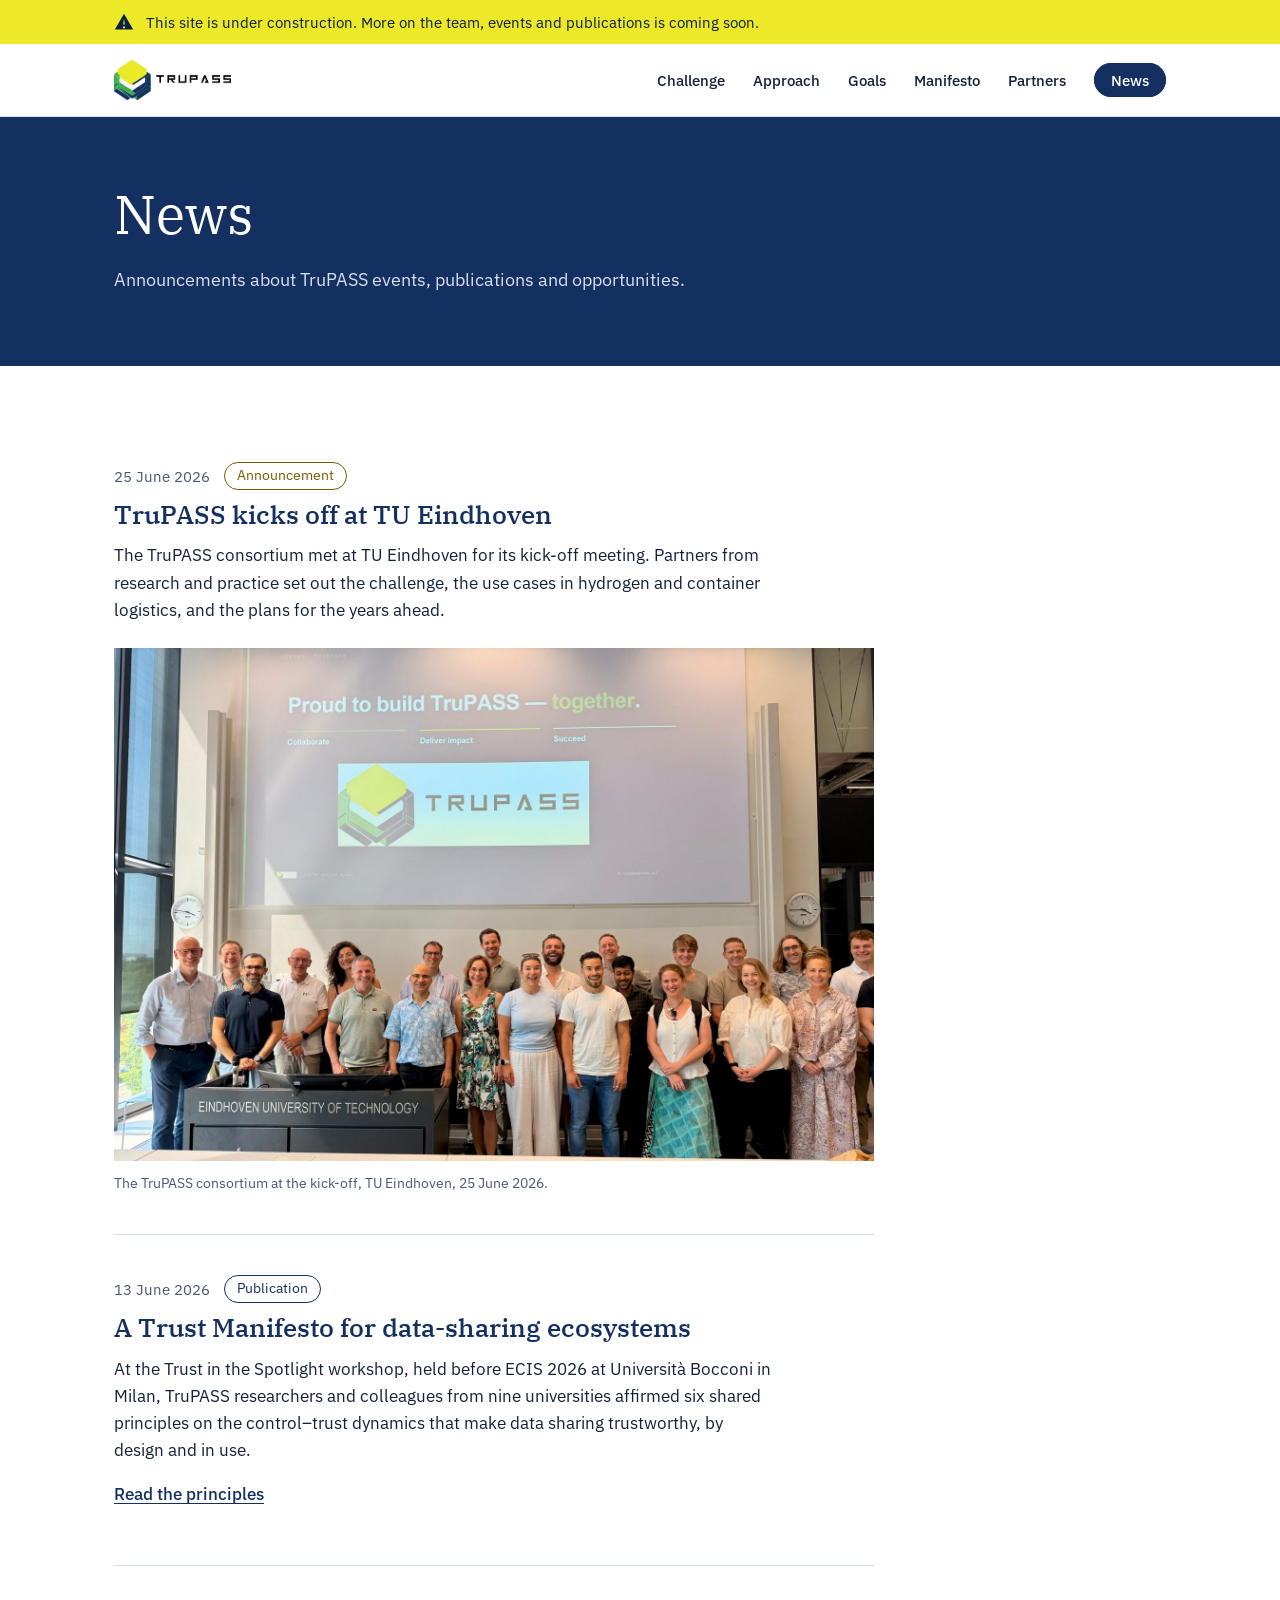
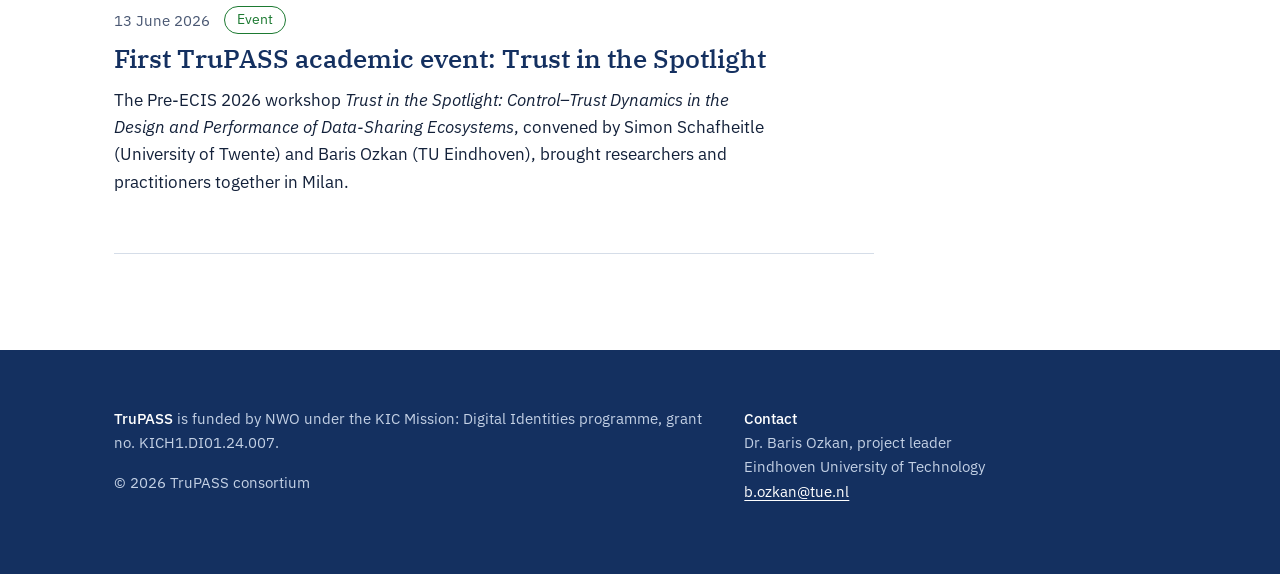
==== news.html @ 0d20cc33 "Add files via upload" ====
<!DOCTYPE html>
<html lang="en">
<head>
<meta charset="UTF-8">
<meta name="viewport" content="width=device-width, initial-scale=1">
<title>News | TruPASS</title>
<meta name="description" content="TruPASS is an NWO-funded research project on building trust in Digital Product Passport ecosystems, bridging the social and technical sides of trust to support sustainable, circular supply chains.">
<link rel="icon" type="image/png" href="[data-uri]">
<link rel="preconnect" href="https://fonts.googleapis.com">
<link rel="preconnect" href="https://fonts.gstatic.com" crossorigin>
<link href="https://fonts.googleapis.com/css2?family=IBM+Plex+Sans:ital,wght@0,400;0,500;0,600;1,400&family=IBM+Plex+Serif:wght@400;500;600&display=swap" rel="stylesheet">
<style>
  :root {
    --navy: #143060;
    --navy-deep: #0C2046;
    --green: #36B34B;
    --green-text: #1D7A32;
    --yellow: #EDE928;
    --paper: #FFFFFF;
    --mist: #EEF2F7;
    --ink: #13213A;
    --muted: #4A5873;
    --line: #D5DDE8;
    --serif: "IBM Plex Serif", Georgia, "Times New Roman", serif;
    --sans: "IBM Plex Sans", system-ui, -apple-system, "Segoe UI", Roboto, Arial, sans-serif;
    --wrap: 1100px;
  }
  *, *::before, *::after { box-sizing: border-box; }
  html { scroll-behavior: smooth; }
  body {
    margin: 0;
    background: var(--paper);
    color: var(--ink);
    font-family: var(--sans);
    font-size: 1.0625rem;
    line-height: 1.6;
    -webkit-font-smoothing: antialiased;
  }
  img { max-width: 100%; display: block; }
  a { color: var(--navy); text-underline-offset: 3px; }
  a:focus-visible, button:focus-visible { outline: 3px solid var(--green); outline-offset: 3px; border-radius: 2px; }
  .wrap { max-width: var(--wrap); margin: 0 auto; padding: 0 24px; }
  h1, h2, h3 { font-family: var(--serif); font-weight: 500; line-height: 1.2; margin: 0; }
  h2 { font-size: clamp(1.75rem, 3.2vw, 2.4rem); color: var(--navy); max-width: 22ch; }
  h3 { font-size: 1.25rem; }
  p { margin: 0 0 1em; }
  .lead { font-size: 1.2rem; color: var(--muted); max-width: 62ch; }
  .prose { max-width: 66ch; }

  /* Under construction notice */
  .notice {
    background: var(--yellow);
    color: var(--navy-deep);
    font-size: 0.95rem;
    padding: 10px 0;
  }
  .notice .wrap { display: flex; gap: 12px; align-items: center; }
  .notice svg { flex: none; }

  /* Header */
  header.site {
    background: var(--paper);
    border-bottom: 1px solid var(--line);
    position: sticky; top: 0; z-index: 10;
  }
  header.site .wrap { display: flex; align-items: center; justify-content: space-between; gap: 24px; height: 72px; }
  .brand img { height: 40px; width: auto; }
  nav ul { list-style: none; display: flex; gap: 28px; margin: 0; padding: 0; }
  nav a { text-decoration: none; color: var(--ink); font-size: 0.95rem; font-weight: 500; }
  nav a:hover { color: var(--green-text); }
  .news-link { border: 1px solid var(--navy); border-radius: 999px; padding: 6px 16px; }
  .news-link:hover, .news-link[aria-current="page"] { background: var(--navy); color: #fff !important; }
  @media (max-width: 820px) { nav li.sec { display: none; } }

  /* News page */
  .page-head { background: var(--navy); color: #fff; padding: 64px 0 72px; }
  .page-head h1 { font-size: clamp(2.2rem, 5vw, 3.4rem); font-weight: 400; }
  .page-head p { margin: 18px 0 0; font-size: 1.15rem; color: #D6DFEE; max-width: 56ch; }
  .post { max-width: 760px; }
  .post { padding: 40px 0; border-bottom: 1px solid var(--line); }
  .post:first-child { padding-top: 0; }
  .post-meta { display: flex; gap: 14px; align-items: center; font-size: 0.95rem; color: var(--muted); margin-bottom: 10px; }
  .tag { font-size: 0.85rem; padding: 2px 12px; border-radius: 999px; border: 1px solid currentColor; }
  .tag.event { color: var(--green-text); }
  .tag.publication { color: var(--navy); }
  .tag.announcement { color: #7A5A00; }
  .post h2 { font-size: 1.6rem; max-width: none; margin-bottom: 12px; }
  .post p { max-width: 66ch; }
  .post .more { font-weight: 500; }
  .empty-note { color: var(--muted); margin-top: 40px; }
  .post figure { margin: 24px 0 0; }
  .post figure img { width: 100%; height: auto; }
  .post figcaption { margin-top: 10px; font-size: 0.9rem; color: var(--muted); }

  /* Hero */
  .hero { background: var(--navy); color: #fff; padding: 88px 0 96px; position: relative; overflow: hidden; }
  .hero h1 { font-size: clamp(2.4rem, 6vw, 4.4rem); font-weight: 400; max-width: 16ch; letter-spacing: -0.01em; }
  .hero .sub { margin-top: 28px; font-size: 1.2rem; max-width: 52ch; color: #D6DFEE; }
  .hero .meta { margin-top: 40px; font-size: 0.95rem; color: #AFC0DA; }
  .hero .meta strong { color: #fff; font-weight: 500; }
  .hero-layers { position: absolute; right: -60px; bottom: -40px; width: 420px; opacity: 0.16; pointer-events: none; }
  @media (max-width: 900px) { .hero-layers { display: none; } }

  section { padding: 96px 0; }
  section.alt { background: var(--mist); }
  .section-head { display: grid; gap: 20px; margin-bottom: 48px; }
  .two-col .section-head { margin-bottom: 28px; }

  /* Challenge */
  .two-col { display: grid; grid-template-columns: 1.1fr 0.9fr; gap: 64px; align-items: start; }
  @media (max-width: 860px) { .two-col { grid-template-columns: 1fr; gap: 40px; } }
  .actors { border-left: 3px solid var(--green); padding-left: 24px; }
  .actors h3 { font-size: 1.05rem; font-family: var(--sans); font-weight: 600; margin-bottom: 12px; color: var(--navy); }
  .actors ul { margin: 0; padding: 0; list-style: none; }
  .actors li { padding: 12px 0; border-bottom: 1px solid var(--line); }
  .actors li:last-child { border-bottom: 0; }
  .actors b { font-weight: 600; }

  /* Continuum — the signature element */
  .continuum { margin-top: 8px; }
  .track-wrap { padding: 24px 0 12px; }
  .track {
    position: relative; height: 10px; border-radius: 5px;
    background: linear-gradient(90deg, var(--green) 0%, #2A8C6A 50%, var(--navy) 100%);
  }
  .ends { display: flex; justify-content: space-between; font-family: var(--serif); font-size: 1.1rem; color: var(--navy); margin-bottom: 14px; }
  .ends span:first-child { color: var(--green-text); }
  .node {
    position: absolute; top: 50%; width: 22px; height: 22px; border-radius: 50%;
    background: #fff; border: 4px solid var(--c); transform: translate(-50%, -50%);
  }
  .node.n1 { left: 16.66%; --c: var(--green); }
  .node.n2 { left: 50%; --c: #2A8C6A; }
  .node.n3 { left: 83.33%; --c: var(--navy); }
  .lenses { display: grid; grid-template-columns: repeat(3, 1fr); gap: 24px; margin-top: 28px; }
  .lens { background: var(--paper); border-top: 4px solid var(--c); padding: 28px 26px 30px; }
  .lens.l1 { --c: var(--green); }
  .lens.l2 { --c: #2A8C6A; }
  .lens.l3 { --c: var(--navy); }
  .lens .disc { font-size: 0.9rem; color: var(--muted); margin-bottom: 6px; }
  .lens h3 { color: var(--navy); margin-bottom: 14px; }
  .lens .gap { font-size: 0.97rem; color: var(--muted); padding-bottom: 14px; margin-bottom: 14px; border-bottom: 1px solid var(--line); }
  .lens .do { font-size: 1rem; margin: 0; }
  .lens .do b { font-weight: 600; color: var(--c); }
  .lens.l1 .do b { color: var(--green-text); }
  .continuum-note { margin-top: 40px; font-family: var(--serif); font-size: 1.3rem; line-height: 1.5; color: var(--navy); max-width: 58ch; }
  @media (max-width: 860px) {
    .track-wrap { display: none; }
    .lenses { grid-template-columns: 1fr; }
    .lens { border-top: 0; border-left: 4px solid var(--c); }
  }

  /* Deliverables */
  .knowledge { display: grid; grid-template-columns: repeat(3, 1fr); gap: 0; border-top: 1px solid var(--line); border-bottom: 1px solid var(--line); }
  .knowledge div { padding: 28px 28px 28px 0; }
  .knowledge div + div { padding-left: 28px; border-left: 1px solid var(--line); }
  .knowledge h3 { color: var(--navy); margin-bottom: 8px; }
  .knowledge p { margin: 0; color: var(--muted); font-size: 0.98rem; }
  @media (max-width: 860px) {
    .knowledge { grid-template-columns: 1fr; }
    .knowledge div, .knowledge div + div { padding: 22px 0; border-left: 0; }
    .knowledge div + div { border-top: 1px solid var(--line); }
  }
  .outputs { display: grid; grid-template-columns: 1fr 1fr; gap: 56px; margin-top: 56px; }
  @media (max-width: 860px) { .outputs { grid-template-columns: 1fr; gap: 40px; } }
  .outputs h3 { font-family: var(--sans); font-size: 1.05rem; font-weight: 600; color: var(--navy); margin-bottom: 14px; }
  .tags { display: flex; flex-wrap: wrap; gap: 10px; margin: 0; padding: 0; list-style: none; }
  .tags li { border: 1px solid var(--navy); color: var(--navy); padding: 6px 14px; border-radius: 999px; font-size: 0.95rem; }
  .tags.use li { border-color: var(--green-text); color: var(--green-text); }
  .impact { margin-top: 56px; padding-top: 32px; border-top: 1px solid var(--line); }
  .impact h3 { font-family: var(--sans); font-size: 1.05rem; font-weight: 600; color: var(--navy); margin-bottom: 8px; }
  .path { display: flex; align-items: center; gap: 14px; flex-wrap: wrap; margin-top: 10px; font-family: var(--serif); font-size: 1.25rem; color: var(--navy); }
  .path span.arrow { color: var(--green); font-family: var(--sans); }

  /* Manifesto */
  .manifesto { background: var(--navy-deep); color: #fff; }
  .manifesto h2 { color: #fff; max-width: 28ch; }
  .manifesto .lead { color: #C3D0E4; }
  .manifesto ol { list-style: none; counter-reset: p; margin: 40px 0 0; padding: 0; display: grid; grid-template-columns: 1fr 1fr; gap: 0 56px; }
  .manifesto li { counter-increment: p; padding: 18px 0 18px 52px; border-top: 1px solid rgba(255,255,255,0.18); position: relative; font-size: 1.05rem; }
  .manifesto li::before { content: counter(p, decimal-leading-zero); position: absolute; left: 0; top: 18px; font-family: var(--serif); color: var(--yellow); }
  @media (max-width: 860px) { .manifesto ol { grid-template-columns: 1fr; } }
  .cite { margin-top: 36px; font-size: 0.88rem; color: #9FB1CE; max-width: 90ch; }

  /* Partners */
  .group + .group { margin-top: 44px; }
  .group h3 { font-family: var(--sans); font-size: 1rem; font-weight: 600; color: var(--muted); margin-bottom: 16px; }
  .logos { display: grid; grid-template-columns: repeat(auto-fill, minmax(170px, 1fr)); gap: 12px; list-style: none; margin: 0; padding: 0; }
  .logos li { background: #fff; border: 1px solid var(--line); height: 104px; display: flex; align-items: center; justify-content: center; padding: 18px 20px; }
  .logos img { max-width: 100%; width: auto; object-fit: contain; }

  /* Footer */
  footer { background: var(--navy); color: #C3D0E4; padding: 56px 0; font-size: 0.95rem; }
  footer .wrap { display: grid; grid-template-columns: 1.4fr 1fr; gap: 40px; }
  footer a { color: #fff; }
  footer strong { color: #fff; font-weight: 500; }
  @media (max-width: 760px) { footer .wrap { grid-template-columns: 1fr; } }

  @media (prefers-reduced-motion: reduce) { html { scroll-behavior: auto; } }
</style>
</head>
<body>

<div class="notice" role="status">
  <div class="wrap">
    <svg width="20" height="20" viewBox="0 0 24 24" aria-hidden="true"><path d="M12 2 1 21h22L12 2Zm0 6 1 7h-2l1-7Zm0 9.2a1.3 1.3 0 1 1 0 2.6 1.3 1.3 0 0 1 0-2.6Z" fill="currentColor"/></svg>
    <span>This site is under construction. More on the team, events and publications is coming soon.</span>
  </div>
</div>

<header class="site">
  <div class="wrap">
    <a class="brand" href="index.html#top" aria-label="TruPASS home"><img src="[data-uri]" alt="TruPASS" width="117" height="40"></a>
    <nav aria-label="Main">
      <ul>
        <li class="sec"><a href="index.html#challenge">Challenge</a></li>
        <li class="sec"><a href="index.html#approach">Approach</a></li>
        <li class="sec"><a href="index.html#goals">Goals</a></li>
        <li class="sec"><a href="index.html#manifesto">Manifesto</a></li>
        <li class="sec"><a href="index.html#partners">Partners</a></li>
        <li><a class="news-link" aria-current="page" href="news.html">News</a></li>
      </ul>
    </nav>
  </div>
</header>

<main id="top">
  <div class="page-head">
    <div class="wrap">
      <h1>News</h1>
      <p>Announcements about TruPASS events, publications and opportunities.</p>
    </div>
  </div>

  <section>
    <div class="wrap posts">
<!--
  HOW TO ADD A NEWS ITEM
  1. Copy the block below (from <article> to </article>) and paste it directly under this comment, so the newest item is on top.
  2. Change the date in both places: datetime="YYYY-MM-DD" and the visible text.
  3. Pick one tag: <span class="tag event">Event</span>, <span class="tag publication">Publication</span>
     or <span class="tag announcement">Announcement</span>.
  4. Edit the title and text. The "Read more" link is optional; delete that line if you don't need it.
  5. Photo (optional): upload the image file to the repo, next to news.html, and put its exact file name
     in src="...". Delete the <figure> block if there is no photo.

  <article class="post">
    <p class="post-meta"><time datetime="2026-10-01">1 October 2026</time> <span class="tag event">Event</span></p>
    <h2>Title of the news item</h2>
    <p>One or two sentences about the news.</p>
    <p><a class="more" href="https://example.org">Read more</a></p>
    <figure>
      <img src="your-photo.jpg" alt="Short description of the photo">
      <figcaption>Optional caption.</figcaption>
    </figure>
  </article>
-->

      <article class="post">
        <p class="post-meta"><time datetime="2026-06-25">25 June 2026</time> <span class="tag announcement">Announcement</span></p>
        <h2>TruPASS kicks off at TU Eindhoven</h2>
        <p>The TruPASS consortium met at TU Eindhoven for its kick-off meeting. Partners from research and practice set out the challenge, the use cases in hydrogen and container logistics, and the plans for the years ahead.</p>
        <figure>
          <img src="kickoff-photo_2026-09-24_08-32.jpg" alt="The TruPASS consortium standing together in a lecture hall at TU Eindhoven, with the TruPASS logo on the screen behind them" width="{im.width}" height="{im.height}">
          <figcaption>The TruPASS consortium at the kick-off, TU Eindhoven, 25 June 2026.</figcaption>
        </figure>
      </article>

      <article class="post">
        <p class="post-meta"><time datetime="2026-06-13">13 June 2026</time> <span class="tag publication">Publication</span></p>
        <h2>A Trust Manifesto for data-sharing ecosystems</h2>
        <p>At the Trust in the Spotlight workshop, held before ECIS 2026 at Università Bocconi in Milan, TruPASS researchers and colleagues from nine universities affirmed six shared principles on the control–trust dynamics that make data sharing trustworthy, by design and in use.</p>
        <p><a class="more" href="index.html#manifesto">Read the principles</a></p>
      </article>

      <article class="post">
        <p class="post-meta"><time datetime="2026-06-13">13 June 2026</time> <span class="tag event">Event</span></p>
        <h2>First TruPASS academic event: Trust in the Spotlight</h2>
        <p>The Pre-ECIS 2026 workshop <i>Trust in the Spotlight: Control–Trust Dynamics in the Design and Performance of Data-Sharing Ecosystems</i>, convened by Simon Schafheitle (University of Twente) and Baris Ozkan (TU Eindhoven), brought researchers and practitioners together in Milan.</p>
      </article>

    </div>
  </section>
</main>

<footer>
  <div class="wrap">
    <div>
      <p><strong>TruPASS</strong> is funded by NWO under the KIC Mission: Digital Identities programme, grant no. KICH1.DI01.24.007.</p>
      <p>&copy; 2026 TruPASS consortium</p>
    </div>
    <div>
      <p><strong>Contact</strong><br>Dr. Baris Ozkan, project leader<br>Eindhoven University of Technology<br><a href="mailto:b.ozkan@tue.nl">b.ozkan@tue.nl</a></p>
    </div>
  </div>
</footer>

</body>
</html>
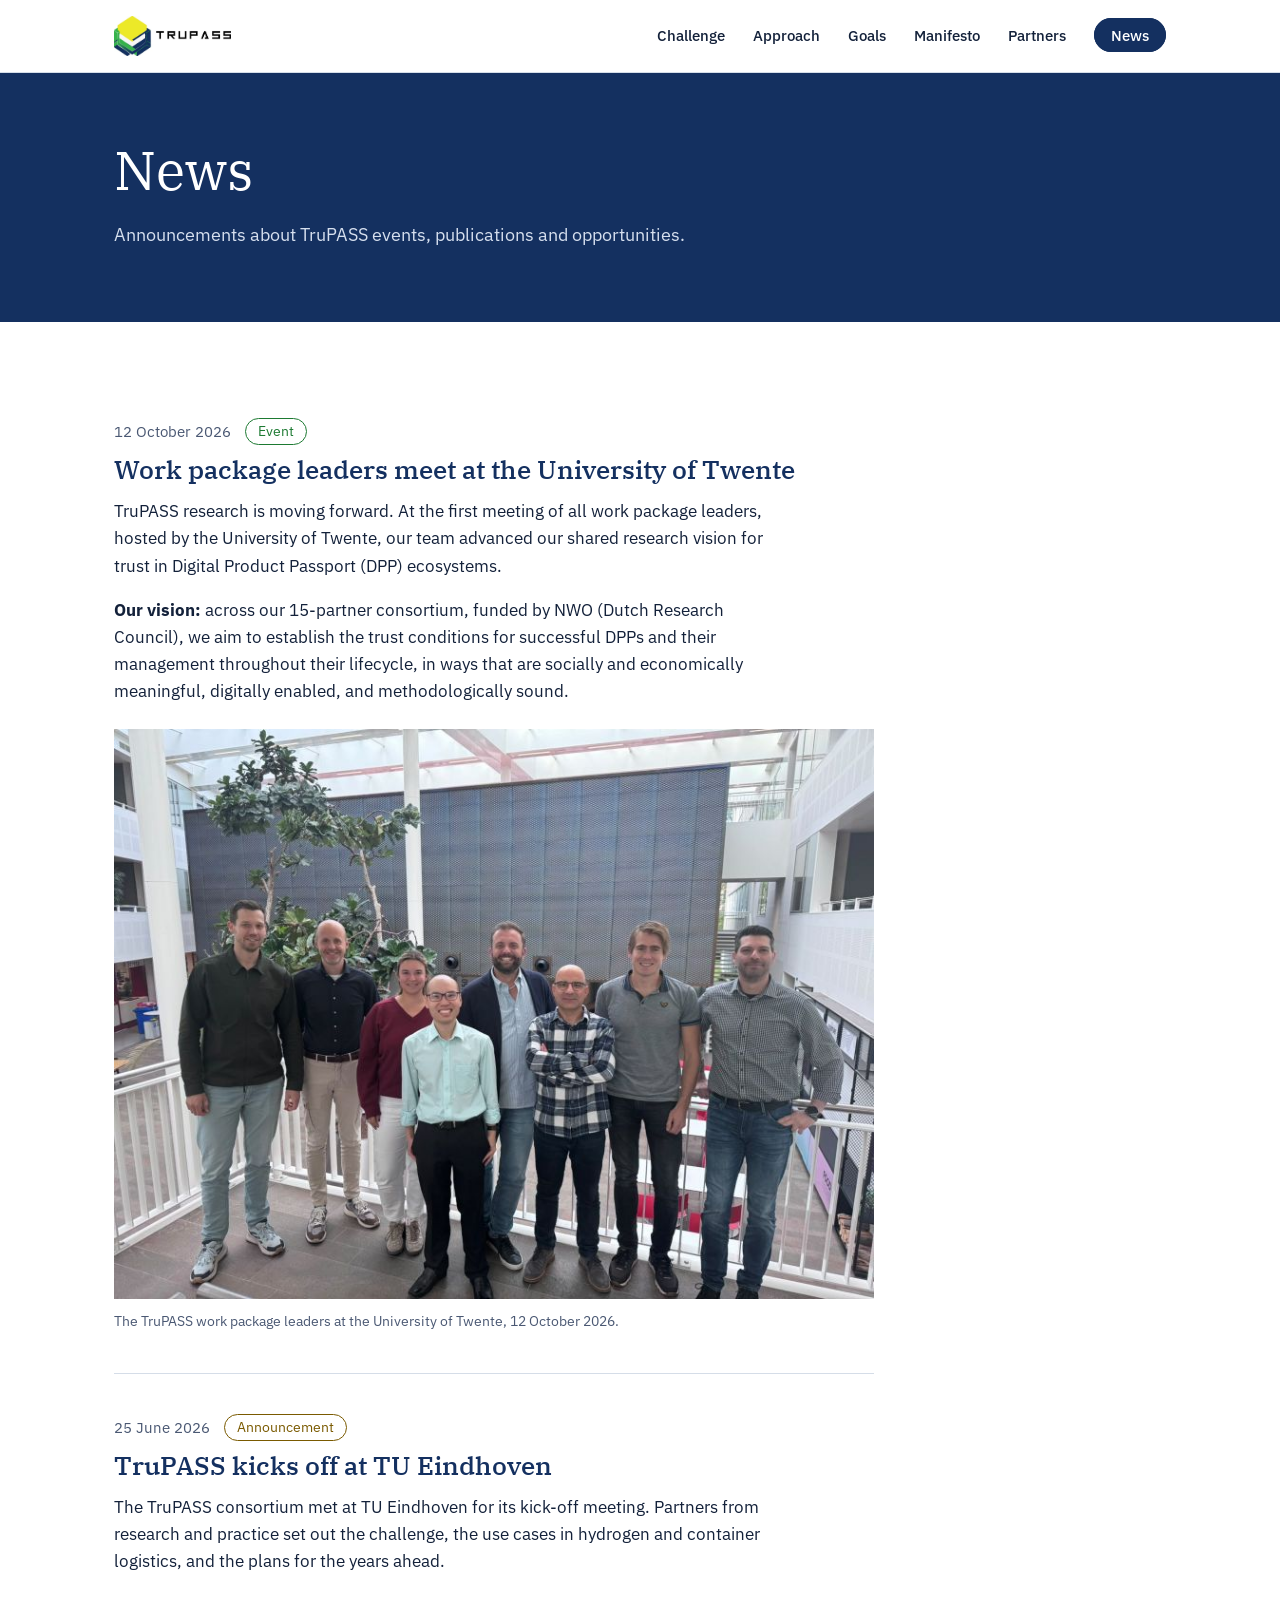
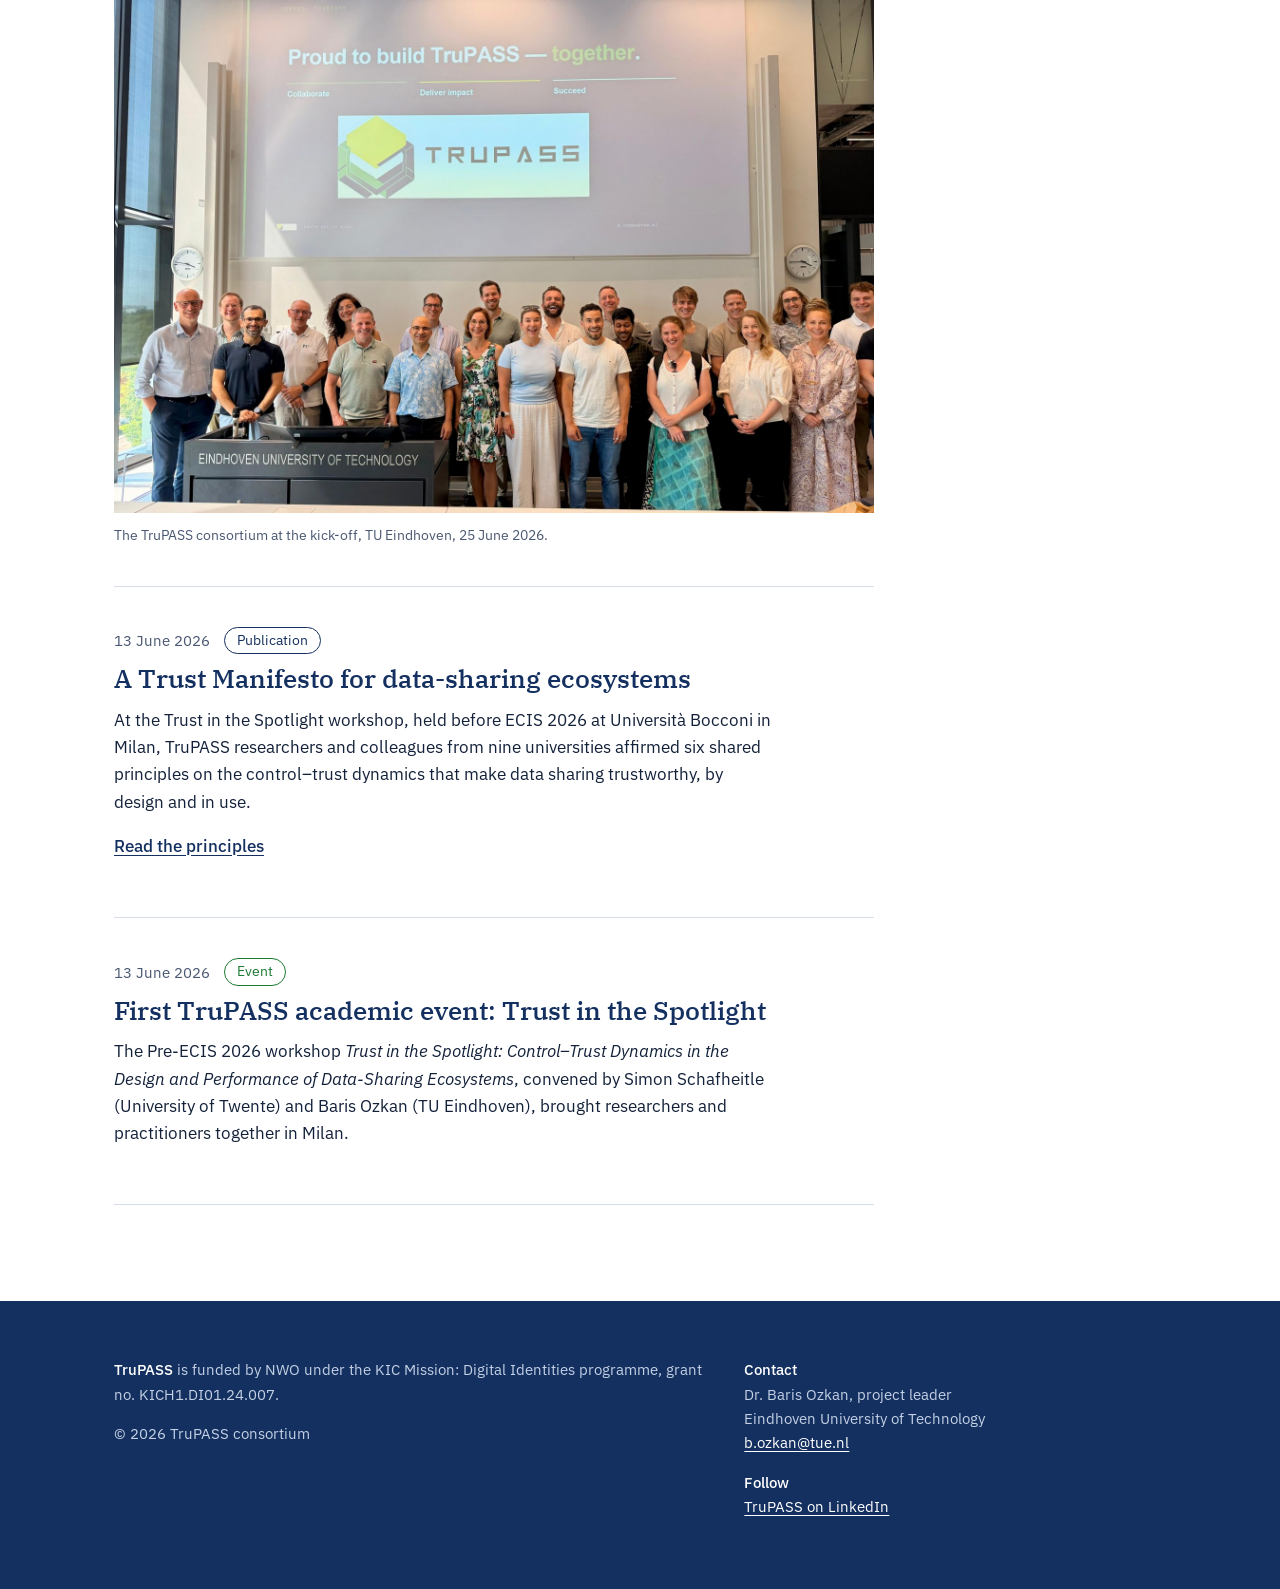
==== commit b42d9c32: "Add files via upload" ====
--- a/news.html
+++ b/news.html
@@ -5,212 +5,17 @@
 <meta name="viewport" content="width=device-width, initial-scale=1">
 <title>News | TruPASS</title>
 <meta name="description" content="TruPASS is an NWO-funded research project on building trust in Digital Product Passport ecosystems, bridging the social and technical sides of trust to support sustainable, circular supply chains.">
-<link rel="icon" type="image/png" href="[data-uri]">
+<link rel="icon" type="image/png" href="assets/favicon.png">
 <link rel="preconnect" href="https://fonts.googleapis.com">
 <link rel="preconnect" href="https://fonts.gstatic.com" crossorigin>
 <link href="https://fonts.googleapis.com/css2?family=IBM+Plex+Sans:ital,wght@0,400;0,500;0,600;1,400&family=IBM+Plex+Serif:wght@400;500;600&display=swap" rel="stylesheet">
-<style>
-  :root {
-    --navy: #143060;
-    --navy-deep: #0C2046;
-    --green: #36B34B;
-    --green-text: #1D7A32;
-    --yellow: #EDE928;
-    --paper: #FFFFFF;
-    --mist: #EEF2F7;
-    --ink: #13213A;
-    --muted: #4A5873;
-    --line: #D5DDE8;
-    --serif: "IBM Plex Serif", Georgia, "Times New Roman", serif;
-    --sans: "IBM Plex Sans", system-ui, -apple-system, "Segoe UI", Roboto, Arial, sans-serif;
-    --wrap: 1100px;
-  }
-  *, *::before, *::after { box-sizing: border-box; }
-  html { scroll-behavior: smooth; }
-  body {
-    margin: 0;
-    background: var(--paper);
-    color: var(--ink);
-    font-family: var(--sans);
-    font-size: 1.0625rem;
-    line-height: 1.6;
-    -webkit-font-smoothing: antialiased;
-  }
-  img { max-width: 100%; display: block; }
-  a { color: var(--navy); text-underline-offset: 3px; }
-  a:focus-visible, button:focus-visible { outline: 3px solid var(--green); outline-offset: 3px; border-radius: 2px; }
-  .wrap { max-width: var(--wrap); margin: 0 auto; padding: 0 24px; }
-  h1, h2, h3 { font-family: var(--serif); font-weight: 500; line-height: 1.2; margin: 0; }
-  h2 { font-size: clamp(1.75rem, 3.2vw, 2.4rem); color: var(--navy); max-width: 22ch; }
-  h3 { font-size: 1.25rem; }
-  p { margin: 0 0 1em; }
-  .lead { font-size: 1.2rem; color: var(--muted); max-width: 62ch; }
-  .prose { max-width: 66ch; }
-
-  /* Under construction notice */
-  .notice {
-    background: var(--yellow);
-    color: var(--navy-deep);
-    font-size: 0.95rem;
-    padding: 10px 0;
-  }
-  .notice .wrap { display: flex; gap: 12px; align-items: center; }
-  .notice svg { flex: none; }
-
-  /* Header */
-  header.site {
-    background: var(--paper);
-    border-bottom: 1px solid var(--line);
-    position: sticky; top: 0; z-index: 10;
-  }
-  header.site .wrap { display: flex; align-items: center; justify-content: space-between; gap: 24px; height: 72px; }
-  .brand img { height: 40px; width: auto; }
-  nav ul { list-style: none; display: flex; gap: 28px; margin: 0; padding: 0; }
-  nav a { text-decoration: none; color: var(--ink); font-size: 0.95rem; font-weight: 500; }
-  nav a:hover { color: var(--green-text); }
-  .news-link { border: 1px solid var(--navy); border-radius: 999px; padding: 6px 16px; }
-  .news-link:hover, .news-link[aria-current="page"] { background: var(--navy); color: #fff !important; }
-  @media (max-width: 820px) { nav li.sec { display: none; } }
-
-  /* News page */
-  .page-head { background: var(--navy); color: #fff; padding: 64px 0 72px; }
-  .page-head h1 { font-size: clamp(2.2rem, 5vw, 3.4rem); font-weight: 400; }
-  .page-head p { margin: 18px 0 0; font-size: 1.15rem; color: #D6DFEE; max-width: 56ch; }
-  .post { max-width: 760px; }
-  .post { padding: 40px 0; border-bottom: 1px solid var(--line); }
-  .post:first-child { padding-top: 0; }
-  .post-meta { display: flex; gap: 14px; align-items: center; font-size: 0.95rem; color: var(--muted); margin-bottom: 10px; }
-  .tag { font-size: 0.85rem; padding: 2px 12px; border-radius: 999px; border: 1px solid currentColor; }
-  .tag.event { color: var(--green-text); }
-  .tag.publication { color: var(--navy); }
-  .tag.announcement { color: #7A5A00; }
-  .post h2 { font-size: 1.6rem; max-width: none; margin-bottom: 12px; }
-  .post p { max-width: 66ch; }
-  .post .more { font-weight: 500; }
-  .empty-note { color: var(--muted); margin-top: 40px; }
-  .post figure { margin: 24px 0 0; }
-  .post figure img { width: 100%; height: auto; }
-  .post figcaption { margin-top: 10px; font-size: 0.9rem; color: var(--muted); }
-
-  /* Hero */
-  .hero { background: var(--navy); color: #fff; padding: 88px 0 96px; position: relative; overflow: hidden; }
-  .hero h1 { font-size: clamp(2.4rem, 6vw, 4.4rem); font-weight: 400; max-width: 16ch; letter-spacing: -0.01em; }
-  .hero .sub { margin-top: 28px; font-size: 1.2rem; max-width: 52ch; color: #D6DFEE; }
-  .hero .meta { margin-top: 40px; font-size: 0.95rem; color: #AFC0DA; }
-  .hero .meta strong { color: #fff; font-weight: 500; }
-  .hero-layers { position: absolute; right: -60px; bottom: -40px; width: 420px; opacity: 0.16; pointer-events: none; }
-  @media (max-width: 900px) { .hero-layers { display: none; } }
-
-  section { padding: 96px 0; }
-  section.alt { background: var(--mist); }
-  .section-head { display: grid; gap: 20px; margin-bottom: 48px; }
-  .two-col .section-head { margin-bottom: 28px; }
-
-  /* Challenge */
-  .two-col { display: grid; grid-template-columns: 1.1fr 0.9fr; gap: 64px; align-items: start; }
-  @media (max-width: 860px) { .two-col { grid-template-columns: 1fr; gap: 40px; } }
-  .actors { border-left: 3px solid var(--green); padding-left: 24px; }
-  .actors h3 { font-size: 1.05rem; font-family: var(--sans); font-weight: 600; margin-bottom: 12px; color: var(--navy); }
-  .actors ul { margin: 0; padding: 0; list-style: none; }
-  .actors li { padding: 12px 0; border-bottom: 1px solid var(--line); }
-  .actors li:last-child { border-bottom: 0; }
-  .actors b { font-weight: 600; }
-
-  /* Continuum — the signature element */
-  .continuum { margin-top: 8px; }
-  .track-wrap { padding: 24px 0 12px; }
-  .track {
-    position: relative; height: 10px; border-radius: 5px;
-    background: linear-gradient(90deg, var(--green) 0%, #2A8C6A 50%, var(--navy) 100%);
-  }
-  .ends { display: flex; justify-content: space-between; font-family: var(--serif); font-size: 1.1rem; color: var(--navy); margin-bottom: 14px; }
-  .ends span:first-child { color: var(--green-text); }
-  .node {
-    position: absolute; top: 50%; width: 22px; height: 22px; border-radius: 50%;
-    background: #fff; border: 4px solid var(--c); transform: translate(-50%, -50%);
-  }
-  .node.n1 { left: 16.66%; --c: var(--green); }
-  .node.n2 { left: 50%; --c: #2A8C6A; }
-  .node.n3 { left: 83.33%; --c: var(--navy); }
-  .lenses { display: grid; grid-template-columns: repeat(3, 1fr); gap: 24px; margin-top: 28px; }
-  .lens { background: var(--paper); border-top: 4px solid var(--c); padding: 28px 26px 30px; }
-  .lens.l1 { --c: var(--green); }
-  .lens.l2 { --c: #2A8C6A; }
-  .lens.l3 { --c: var(--navy); }
-  .lens .disc { font-size: 0.9rem; color: var(--muted); margin-bottom: 6px; }
-  .lens h3 { color: var(--navy); margin-bottom: 14px; }
-  .lens .gap { font-size: 0.97rem; color: var(--muted); padding-bottom: 14px; margin-bottom: 14px; border-bottom: 1px solid var(--line); }
-  .lens .do { font-size: 1rem; margin: 0; }
-  .lens .do b { font-weight: 600; color: var(--c); }
-  .lens.l1 .do b { color: var(--green-text); }
-  .continuum-note { margin-top: 40px; font-family: var(--serif); font-size: 1.3rem; line-height: 1.5; color: var(--navy); max-width: 58ch; }
-  @media (max-width: 860px) {
-    .track-wrap { display: none; }
-    .lenses { grid-template-columns: 1fr; }
-    .lens { border-top: 0; border-left: 4px solid var(--c); }
-  }
-
-  /* Deliverables */
-  .knowledge { display: grid; grid-template-columns: repeat(3, 1fr); gap: 0; border-top: 1px solid var(--line); border-bottom: 1px solid var(--line); }
-  .knowledge div { padding: 28px 28px 28px 0; }
-  .knowledge div + div { padding-left: 28px; border-left: 1px solid var(--line); }
-  .knowledge h3 { color: var(--navy); margin-bottom: 8px; }
-  .knowledge p { margin: 0; color: var(--muted); font-size: 0.98rem; }
-  @media (max-width: 860px) {
-    .knowledge { grid-template-columns: 1fr; }
-    .knowledge div, .knowledge div + div { padding: 22px 0; border-left: 0; }
-    .knowledge div + div { border-top: 1px solid var(--line); }
-  }
-  .outputs { display: grid; grid-template-columns: 1fr 1fr; gap: 56px; margin-top: 56px; }
-  @media (max-width: 860px) { .outputs { grid-template-columns: 1fr; gap: 40px; } }
-  .outputs h3 { font-family: var(--sans); font-size: 1.05rem; font-weight: 600; color: var(--navy); margin-bottom: 14px; }
-  .tags { display: flex; flex-wrap: wrap; gap: 10px; margin: 0; padding: 0; list-style: none; }
-  .tags li { border: 1px solid var(--navy); color: var(--navy); padding: 6px 14px; border-radius: 999px; font-size: 0.95rem; }
-  .tags.use li { border-color: var(--green-text); color: var(--green-text); }
-  .impact { margin-top: 56px; padding-top: 32px; border-top: 1px solid var(--line); }
-  .impact h3 { font-family: var(--sans); font-size: 1.05rem; font-weight: 600; color: var(--navy); margin-bottom: 8px; }
-  .path { display: flex; align-items: center; gap: 14px; flex-wrap: wrap; margin-top: 10px; font-family: var(--serif); font-size: 1.25rem; color: var(--navy); }
-  .path span.arrow { color: var(--green); font-family: var(--sans); }
-
-  /* Manifesto */
-  .manifesto { background: var(--navy-deep); color: #fff; }
-  .manifesto h2 { color: #fff; max-width: 28ch; }
-  .manifesto .lead { color: #C3D0E4; }
-  .manifesto ol { list-style: none; counter-reset: p; margin: 40px 0 0; padding: 0; display: grid; grid-template-columns: 1fr 1fr; gap: 0 56px; }
-  .manifesto li { counter-increment: p; padding: 18px 0 18px 52px; border-top: 1px solid rgba(255,255,255,0.18); position: relative; font-size: 1.05rem; }
-  .manifesto li::before { content: counter(p, decimal-leading-zero); position: absolute; left: 0; top: 18px; font-family: var(--serif); color: var(--yellow); }
-  @media (max-width: 860px) { .manifesto ol { grid-template-columns: 1fr; } }
-  .cite { margin-top: 36px; font-size: 0.88rem; color: #9FB1CE; max-width: 90ch; }
-
-  /* Partners */
-  .group + .group { margin-top: 44px; }
-  .group h3 { font-family: var(--sans); font-size: 1rem; font-weight: 600; color: var(--muted); margin-bottom: 16px; }
-  .logos { display: grid; grid-template-columns: repeat(auto-fill, minmax(170px, 1fr)); gap: 12px; list-style: none; margin: 0; padding: 0; }
-  .logos li { background: #fff; border: 1px solid var(--line); height: 104px; display: flex; align-items: center; justify-content: center; padding: 18px 20px; }
-  .logos img { max-width: 100%; width: auto; object-fit: contain; }
-
-  /* Footer */
-  footer { background: var(--navy); color: #C3D0E4; padding: 56px 0; font-size: 0.95rem; }
-  footer .wrap { display: grid; grid-template-columns: 1.4fr 1fr; gap: 40px; }
-  footer a { color: #fff; }
-  footer strong { color: #fff; font-weight: 500; }
-  @media (max-width: 760px) { footer .wrap { grid-template-columns: 1fr; } }
-
-  @media (prefers-reduced-motion: reduce) { html { scroll-behavior: auto; } }
-</style>
+<link rel="stylesheet" href="css/style.css">
 </head>
 <body>
 
-<div class="notice" role="status">
-  <div class="wrap">
-    <svg width="20" height="20" viewBox="0 0 24 24" aria-hidden="true"><path d="M12 2 1 21h22L12 2Zm0 6 1 7h-2l1-7Zm0 9.2a1.3 1.3 0 1 1 0 2.6 1.3 1.3 0 0 1 0-2.6Z" fill="currentColor"/></svg>
-    <span>This site is under construction. More on the team, events and publications is coming soon.</span>
-  </div>
-</div>
-
 <header class="site">
   <div class="wrap">
-    <a class="brand" href="index.html#top" aria-label="TruPASS home"><img src="[data-uri]" alt="TruPASS" width="117" height="40"></a>
+    <a class="brand" href="index.html#top" aria-label="TruPASS home"><img src="assets/trupass-logo.webp" alt="TruPASS" width="117" height="40"></a>
     <nav aria-label="Main">
       <ul>
         <li class="sec"><a href="index.html#challenge">Challenge</a></li>
@@ -257,11 +62,22 @@
 -->
 
       <article class="post">
+        <p class="post-meta"><time datetime="2026-10-12">12 October 2026</time> <span class="tag event">Event</span></p>
+        <h2>Work package leaders meet at the University of Twente</h2>
+        <p>TruPASS research is moving forward. At the first meeting of all work package leaders, hosted by the University of Twente, our team advanced our shared research vision for trust in Digital Product Passport (DPP) ecosystems.</p>
+        <p><strong>Our vision:</strong> across our 15-partner consortium, funded by NWO (Dutch Research Council), we aim to establish the trust conditions for successful DPPs and their management throughout their lifecycle, in ways that are socially and economically meaningful, digitally enabled, and methodologically sound.</p>
+        <figure>
+          <img src="wp-leaders-meeting_2026-10-12.jpg" alt="Eight TruPASS work package leaders standing together in a bright atrium at the University of Twente" width="800" height="600">
+          <figcaption>The TruPASS work package leaders at the University of Twente, 12 October 2026.</figcaption>
+        </figure>
+      </article>
+
+      <article class="post">
         <p class="post-meta"><time datetime="2026-06-25">25 June 2026</time> <span class="tag announcement">Announcement</span></p>
         <h2>TruPASS kicks off at TU Eindhoven</h2>
         <p>The TruPASS consortium met at TU Eindhoven for its kick-off meeting. Partners from research and practice set out the challenge, the use cases in hydrogen and container logistics, and the plans for the years ahead.</p>
         <figure>
-          <img src="kickoff-photo_2026-09-24_08-32.jpg" alt="The TruPASS consortium standing together in a lecture hall at TU Eindhoven, with the TruPASS logo on the screen behind them" width="{im.width}" height="{im.height}">
+          <img src="kickoff-photo_2026-09-24_08-32.jpg" alt="The TruPASS consortium standing together in a lecture hall at TU Eindhoven, with the TruPASS logo on the screen behind them" width="1600" height="1080">
           <figcaption>The TruPASS consortium at the kick-off, TU Eindhoven, 25 June 2026.</figcaption>
         </figure>
       </article>
@@ -291,6 +107,7 @@
     </div>
     <div>
       <p><strong>Contact</strong><br>Dr. Baris Ozkan, project leader<br>Eindhoven University of Technology<br><a href="mailto:b.ozkan@tue.nl">b.ozkan@tue.nl</a></p>
+      <p><strong>Follow</strong><br><a href="https://www.linkedin.com/company/trupassproject" target="_blank" rel="noopener">TruPASS on LinkedIn</a></p>
     </div>
   </div>
 </footer>
--- a/css/style.css
+++ b/css/style.css
@@ -0,0 +1,177 @@
+  :root {
+    --navy: #143060;
+    --navy-deep: #0C2046;
+    --green: #36B34B;
+    --green-text: #1D7A32;
+    --yellow: #EDE928;
+    --paper: #FFFFFF;
+    --mist: #EEF2F7;
+    --ink: #13213A;
+    --muted: #4A5873;
+    --line: #D5DDE8;
+    --serif: "IBM Plex Serif", Georgia, "Times New Roman", serif;
+    --sans: "IBM Plex Sans", system-ui, -apple-system, "Segoe UI", Roboto, Arial, sans-serif;
+    --wrap: 1100px;
+  }
+  *, *::before, *::after { box-sizing: border-box; }
+  html { scroll-behavior: smooth; }
+  body {
+    margin: 0;
+    background: var(--paper);
+    color: var(--ink);
+    font-family: var(--sans);
+    font-size: 1.0625rem;
+    line-height: 1.6;
+    -webkit-font-smoothing: antialiased;
+  }
+  img { max-width: 100%; display: block; }
+  a { color: var(--navy); text-underline-offset: 3px; }
+  a:focus-visible, button:focus-visible { outline: 3px solid var(--green); outline-offset: 3px; border-radius: 2px; }
+  .wrap { max-width: var(--wrap); margin: 0 auto; padding: 0 24px; }
+  h1, h2, h3 { font-family: var(--serif); font-weight: 500; line-height: 1.2; margin: 0; }
+  h2 { font-size: clamp(1.75rem, 3.2vw, 2.4rem); color: var(--navy); max-width: 22ch; }
+  h3 { font-size: 1.25rem; }
+  p { margin: 0 0 1em; }
+  .lead { font-size: 1.2rem; color: var(--muted); max-width: 62ch; }
+  .prose { max-width: 66ch; }
+
+  /* Header */
+  header.site {
+    background: var(--paper);
+    border-bottom: 1px solid var(--line);
+    position: sticky; top: 0; z-index: 10;
+  }
+  header.site .wrap { display: flex; align-items: center; justify-content: space-between; gap: 24px; height: 72px; }
+  .brand img { height: 40px; width: auto; }
+  nav ul { list-style: none; display: flex; gap: 28px; margin: 0; padding: 0; }
+  nav a { text-decoration: none; color: var(--ink); font-size: 0.95rem; font-weight: 500; }
+  nav a:hover { color: var(--green-text); }
+  .news-link { border: 1px solid var(--navy); border-radius: 999px; padding: 6px 16px; }
+  .news-link:hover, .news-link[aria-current="page"] { background: var(--navy); color: #fff !important; }
+  @media (max-width: 820px) { nav li.sec { display: none; } }
+
+  /* News page */
+  .page-head { background: var(--navy); color: #fff; padding: 64px 0 72px; }
+  .page-head h1 { font-size: clamp(2.2rem, 5vw, 3.4rem); font-weight: 400; }
+  .page-head p { margin: 18px 0 0; font-size: 1.15rem; color: #D6DFEE; max-width: 56ch; }
+  .post { max-width: 760px; }
+  .post { padding: 40px 0; border-bottom: 1px solid var(--line); }
+  .post:first-child { padding-top: 0; }
+  .post-meta { display: flex; gap: 14px; align-items: center; font-size: 0.95rem; color: var(--muted); margin-bottom: 10px; }
+  .tag { font-size: 0.85rem; padding: 2px 12px; border-radius: 999px; border: 1px solid currentColor; }
+  .tag.event { color: var(--green-text); }
+  .tag.publication { color: var(--navy); }
+  .tag.announcement { color: #7A5A00; }
+  .post h2 { font-size: 1.6rem; max-width: none; margin-bottom: 12px; }
+  .post p { max-width: 66ch; }
+  .post .more { font-weight: 500; }
+  .empty-note { color: var(--muted); margin-top: 40px; }
+  .post figure { margin: 24px 0 0; }
+  .post figure img { width: 100%; height: auto; }
+  .post figcaption { margin-top: 10px; font-size: 0.9rem; color: var(--muted); }
+
+  /* Hero */
+  .hero { background: var(--navy); color: #fff; padding: 88px 0 96px; position: relative; overflow: hidden; }
+  .hero h1 { font-size: clamp(2.4rem, 6vw, 4.4rem); font-weight: 400; max-width: 16ch; letter-spacing: -0.01em; }
+  .hero .sub { margin-top: 28px; font-size: 1.2rem; max-width: 52ch; color: #D6DFEE; }
+  .hero .meta { margin-top: 40px; font-size: 0.95rem; color: #AFC0DA; }
+  .hero .meta strong { color: #fff; font-weight: 500; }
+  .hero-layers { position: absolute; right: -60px; bottom: -40px; width: 420px; opacity: 0.16; pointer-events: none; }
+  @media (max-width: 900px) { .hero-layers { display: none; } }
+
+  section { padding: 96px 0; }
+  section.alt { background: var(--mist); }
+  .section-head { display: grid; gap: 20px; margin-bottom: 48px; }
+  .two-col .section-head { margin-bottom: 28px; }
+
+  /* Challenge */
+  .two-col { display: grid; grid-template-columns: 1.1fr 0.9fr; gap: 64px; align-items: start; }
+  @media (max-width: 860px) { .two-col { grid-template-columns: 1fr; gap: 40px; } }
+  .actors { border-left: 3px solid var(--green); padding-left: 24px; }
+  .actors h3 { font-size: 1.05rem; font-family: var(--sans); font-weight: 600; margin-bottom: 12px; color: var(--navy); }
+  .actors ul { margin: 0; padding: 0; list-style: none; }
+  .actors li { padding: 12px 0; border-bottom: 1px solid var(--line); }
+  .actors li:last-child { border-bottom: 0; }
+  .actors b { font-weight: 600; }
+
+  /* Continuum — the signature element */
+  .continuum { margin-top: 8px; }
+  .track-wrap { padding: 24px 0 12px; }
+  .track {
+    position: relative; height: 10px; border-radius: 5px;
+    background: linear-gradient(90deg, var(--green) 0%, #2A8C6A 50%, var(--navy) 100%);
+  }
+  .ends { display: flex; justify-content: space-between; font-family: var(--serif); font-size: 1.1rem; color: var(--navy); margin-bottom: 14px; }
+  .ends span:first-child { color: var(--green-text); }
+  .node {
+    position: absolute; top: 50%; width: 22px; height: 22px; border-radius: 50%;
+    background: #fff; border: 4px solid var(--c); transform: translate(-50%, -50%);
+  }
+  .node.n1 { left: 16.66%; --c: var(--green); }
+  .node.n2 { left: 50%; --c: #2A8C6A; }
+  .node.n3 { left: 83.33%; --c: var(--navy); }
+  .lenses { display: grid; grid-template-columns: repeat(3, 1fr); gap: 24px; margin-top: 28px; }
+  .lens { background: var(--paper); border-top: 4px solid var(--c); padding: 28px 26px 30px; }
+  .lens.l1 { --c: var(--green); }
+  .lens.l2 { --c: #2A8C6A; }
+  .lens.l3 { --c: var(--navy); }
+  .lens .disc { font-size: 0.9rem; color: var(--muted); margin-bottom: 6px; }
+  .lens h3 { color: var(--navy); margin-bottom: 14px; }
+  .lens .gap { font-size: 0.97rem; color: var(--muted); padding-bottom: 14px; margin-bottom: 14px; border-bottom: 1px solid var(--line); }
+  .lens .do { font-size: 1rem; margin: 0; }
+  .lens .do b { font-weight: 600; color: var(--c); }
+  .lens.l1 .do b { color: var(--green-text); }
+  .continuum-note { margin-top: 40px; font-family: var(--serif); font-size: 1.3rem; line-height: 1.5; color: var(--navy); max-width: 58ch; }
+  @media (max-width: 860px) {
+    .track-wrap { display: none; }
+    .lenses { grid-template-columns: 1fr; }
+    .lens { border-top: 0; border-left: 4px solid var(--c); }
+  }
+
+  /* Deliverables */
+  .knowledge { display: grid; grid-template-columns: repeat(3, 1fr); gap: 0; border-top: 1px solid var(--line); border-bottom: 1px solid var(--line); }
+  .knowledge div { padding: 28px 28px 28px 0; }
+  .knowledge div + div { padding-left: 28px; border-left: 1px solid var(--line); }
+  .knowledge h3 { color: var(--navy); margin-bottom: 8px; }
+  .knowledge p { margin: 0; color: var(--muted); font-size: 0.98rem; }
+  @media (max-width: 860px) {
+    .knowledge { grid-template-columns: 1fr; }
+    .knowledge div, .knowledge div + div { padding: 22px 0; border-left: 0; }
+    .knowledge div + div { border-top: 1px solid var(--line); }
+  }
+  .outputs { display: grid; grid-template-columns: 1fr 1fr; gap: 56px; margin-top: 56px; }
+  @media (max-width: 860px) { .outputs { grid-template-columns: 1fr; gap: 40px; } }
+  .outputs h3 { font-family: var(--sans); font-size: 1.05rem; font-weight: 600; color: var(--navy); margin-bottom: 14px; }
+  .tags { display: flex; flex-wrap: wrap; gap: 10px; margin: 0; padding: 0; list-style: none; }
+  .tags li { border: 1px solid var(--navy); color: var(--navy); padding: 6px 14px; border-radius: 999px; font-size: 0.95rem; }
+  .tags.use li { border-color: var(--green-text); color: var(--green-text); }
+  .impact { margin-top: 56px; padding-top: 32px; border-top: 1px solid var(--line); }
+  .impact h3 { font-family: var(--sans); font-size: 1.05rem; font-weight: 600; color: var(--navy); margin-bottom: 8px; }
+  .path { display: flex; align-items: center; gap: 14px; flex-wrap: wrap; margin-top: 10px; font-family: var(--serif); font-size: 1.25rem; color: var(--navy); }
+  .path span.arrow { color: var(--green); font-family: var(--sans); }
+
+  /* Manifesto */
+  .manifesto { background: var(--navy-deep); color: #fff; }
+  .manifesto h2 { color: #fff; max-width: 28ch; }
+  .manifesto .lead { color: #C3D0E4; }
+  .manifesto ol { list-style: none; counter-reset: p; margin: 40px 0 0; padding: 0; display: grid; grid-template-columns: 1fr 1fr; gap: 0 56px; }
+  .manifesto li { counter-increment: p; padding: 18px 0 18px 52px; border-top: 1px solid rgba(255,255,255,0.18); position: relative; font-size: 1.05rem; }
+  .manifesto li::before { content: counter(p, decimal-leading-zero); position: absolute; left: 0; top: 18px; font-family: var(--serif); color: var(--yellow); }
+  @media (max-width: 860px) { .manifesto ol { grid-template-columns: 1fr; } }
+  .cite { margin-top: 36px; font-size: 0.88rem; color: #9FB1CE; max-width: 90ch; }
+
+  /* Partners */
+  .group + .group { margin-top: 44px; }
+  .group h3 { font-family: var(--sans); font-size: 1rem; font-weight: 600; color: var(--muted); margin-bottom: 16px; }
+  .logos { display: grid; grid-template-columns: repeat(auto-fill, minmax(170px, 1fr)); gap: 12px; list-style: none; margin: 0; padding: 0; }
+  .logos li { background: #fff; border: 1px solid var(--line); height: 104px; display: flex; align-items: center; justify-content: center; padding: 18px 20px; }
+  .logos img { max-width: 100%; width: auto; object-fit: contain; }
+
+  /* Footer */
+  footer { background: var(--navy); color: #C3D0E4; padding: 56px 0; font-size: 0.95rem; }
+  footer .wrap { display: grid; grid-template-columns: 1.4fr 1fr; gap: 40px; }
+  footer a { color: #fff; }
+  footer strong { color: #fff; font-weight: 500; }
+  @media (max-width: 760px) { footer .wrap { grid-template-columns: 1fr; } }
+
+  @media (prefers-reduced-motion: reduce) { html { scroll-behavior: auto; } }
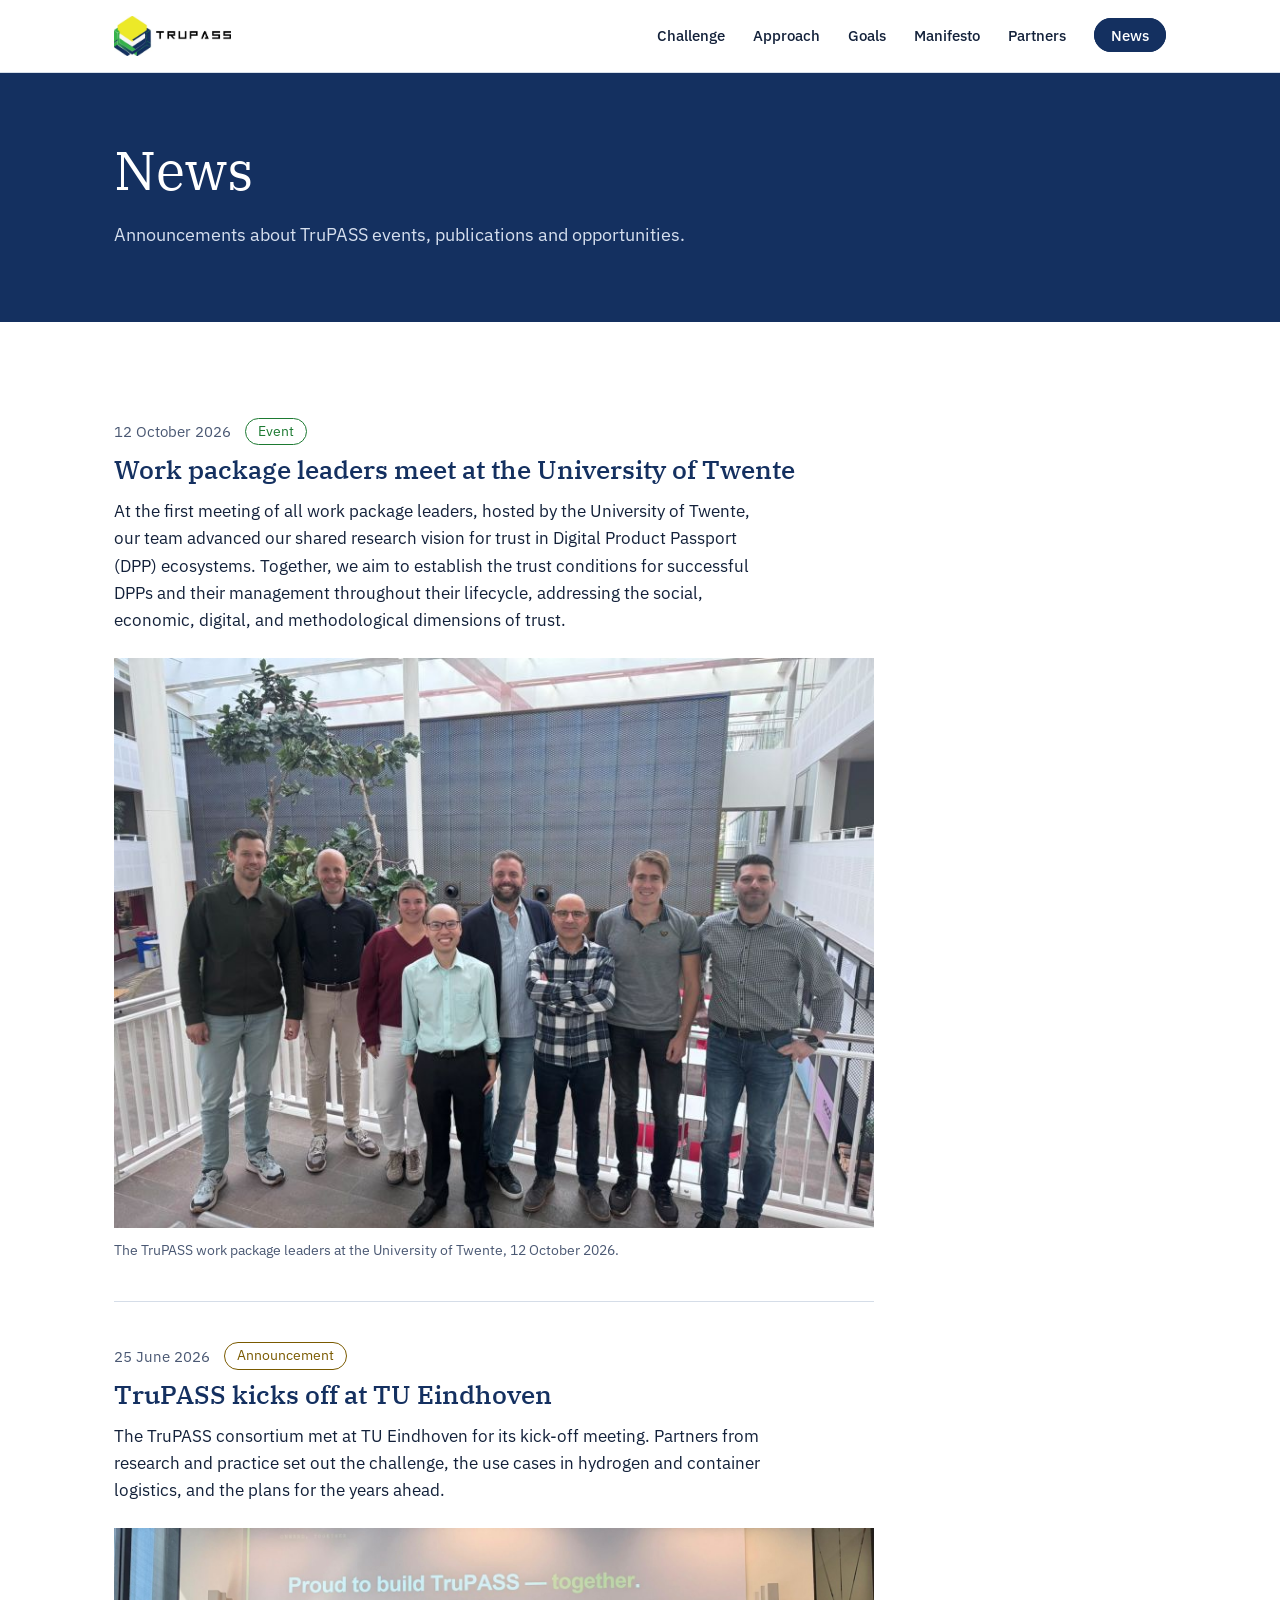
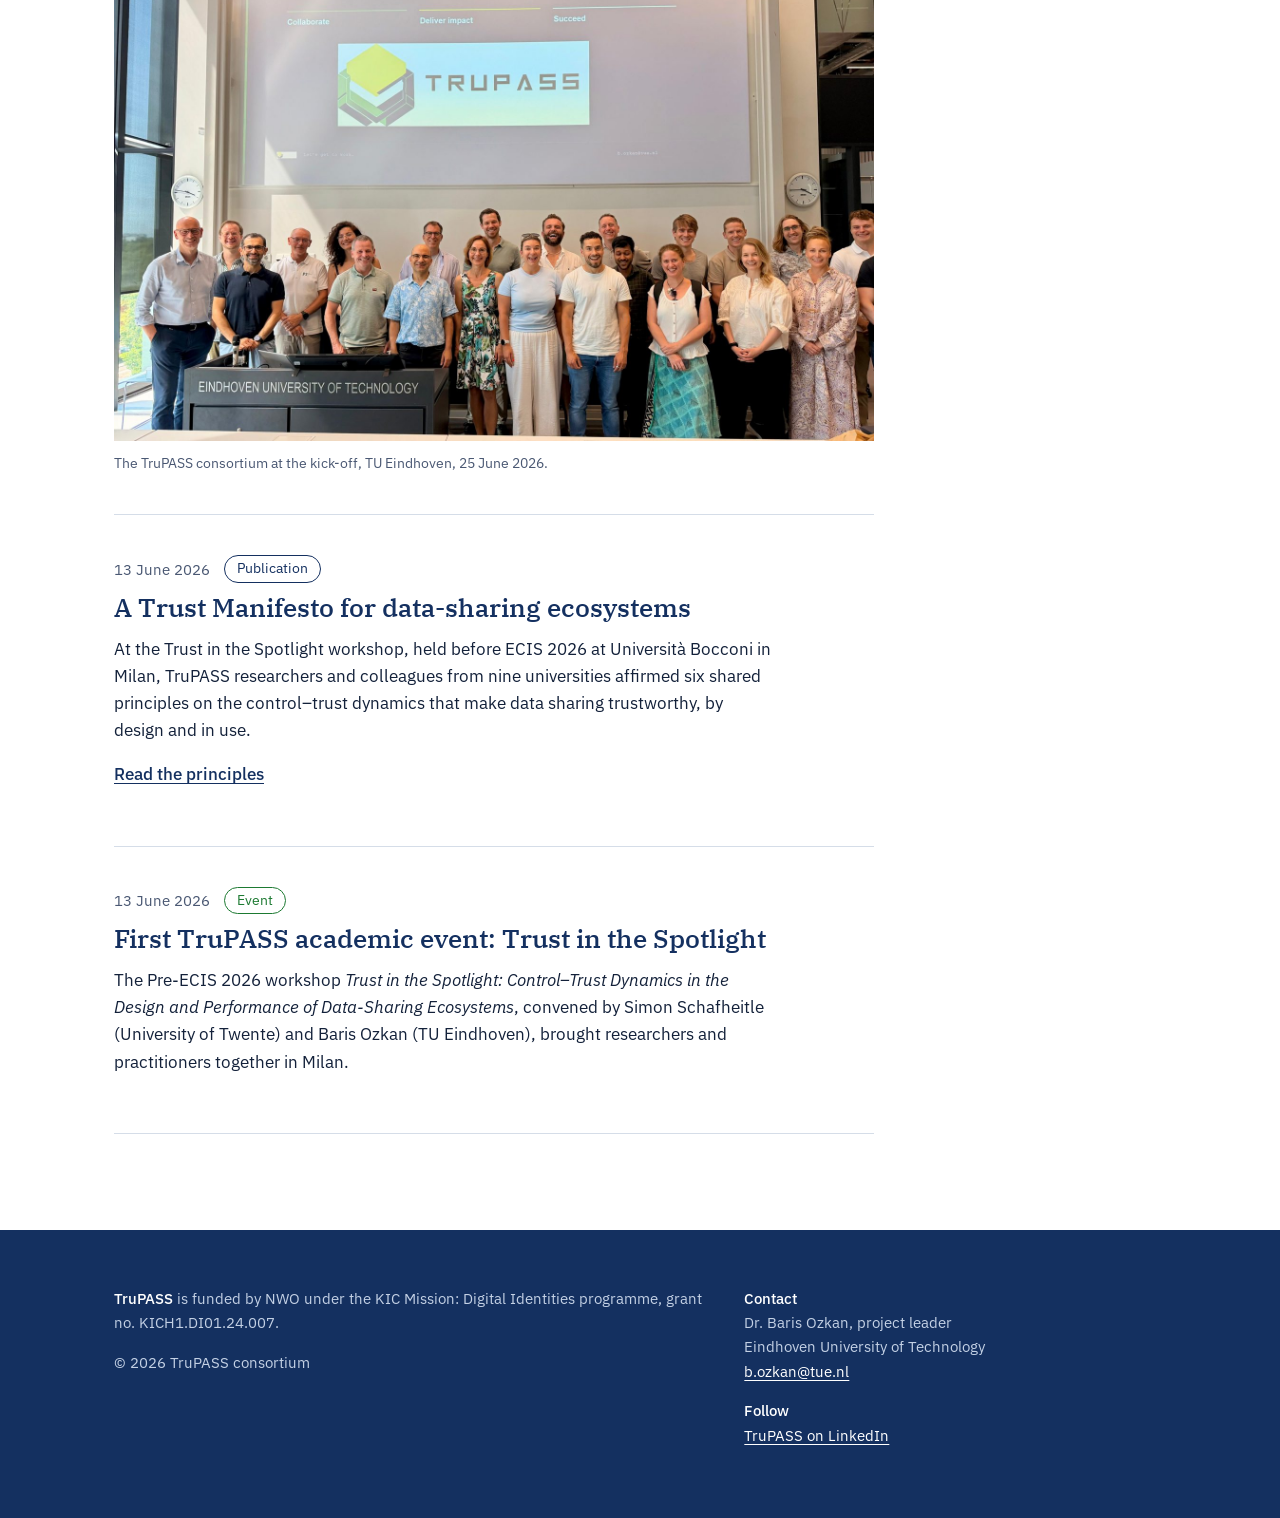
==== commit 60e87e79: "Add files via upload" ====
--- a/news.html
+++ b/news.html
@@ -64,8 +64,7 @@
       <article class="post">
         <p class="post-meta"><time datetime="2026-10-12">12 October 2026</time> <span class="tag event">Event</span></p>
         <h2>Work package leaders meet at the University of Twente</h2>
-        <p>TruPASS research is moving forward. At the first meeting of all work package leaders, hosted by the University of Twente, our team advanced our shared research vision for trust in Digital Product Passport (DPP) ecosystems.</p>
-        <p><strong>Our vision:</strong> across our 15-partner consortium, funded by NWO (Dutch Research Council), we aim to establish the trust conditions for successful DPPs and their management throughout their lifecycle, in ways that are socially and economically meaningful, digitally enabled, and methodologically sound.</p>
+        <p>At the first meeting of all work package leaders, hosted by the University of Twente, our team advanced our shared research vision for trust in Digital Product Passport (DPP) ecosystems. Together, we aim to establish the trust conditions for successful DPPs and their management throughout their lifecycle, addressing the social, economic, digital, and methodological dimensions of trust.</p>
         <figure>
           <img src="wp-leaders-meeting_2026-10-12.jpg" alt="Eight TruPASS work package leaders standing together in a bright atrium at the University of Twente" width="800" height="600">
           <figcaption>The TruPASS work package leaders at the University of Twente, 12 October 2026.</figcaption>
